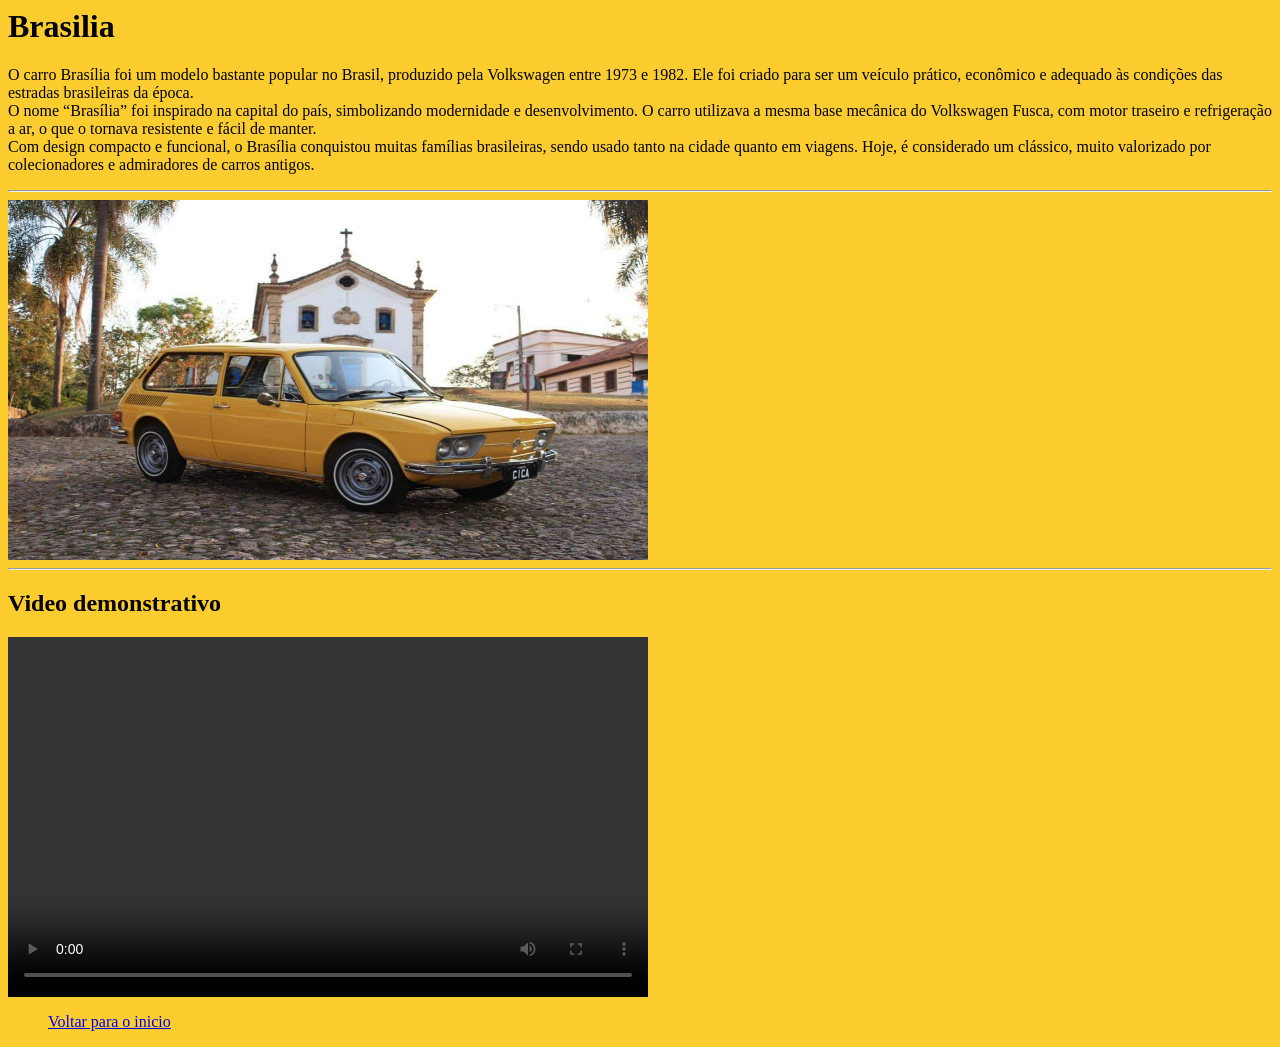
==== paginas/brasilia.html @ 75a8ca0b "Initial commit" ====
<html lang="pt-br">
<head>
    <meta charset="UTF-8">
    <meta name="viewport" content="width=device-width, initial-scale=1.0">
    <title>Brasilia</title>
</head>
<body style="background-color: rgba(253, 195, 5, 0.829);">

    <h1>Brasilia</h1>
    <p>O carro Brasília foi um modelo bastante popular no Brasil, produzido pela Volkswagen entre 1973 e 1982. Ele foi criado para ser um veículo prático, econômico e adequado às condições das estradas brasileiras da época. <br>
        O nome “Brasília” foi inspirado na capital do país, simbolizando modernidade e desenvolvimento. O carro utilizava a mesma base mecânica do Volkswagen Fusca, com motor traseiro e refrigeração a ar, o que o tornava resistente e fácil de manter. <br>
        Com design compacto e funcional, o Brasília conquistou muitas famílias brasileiras, sendo usado tanto na cidade quanto em viagens. Hoje, é considerado um clássico, muito valorizado por colecionadores e admiradores de carros antigos.</p>

        <hr>

            <img src="../imagensCarros/brasilia.jpg" width="640" height="360" alt="">

        <hr>

        <h2>Video demonstrativo</h2>
        
        <video width="640" height="360" controls>
            <source src="../videosCarros/Vendo Brasília 1975 - Laranja Outono - Lutecar Custom Cars (1080p, h264, youtube).mp4" type="video/mp4">
        </video>

        <ul>
            <a href="../index.html">Voltar para o inicio</a>
        </ul>
        
</body>
</html>
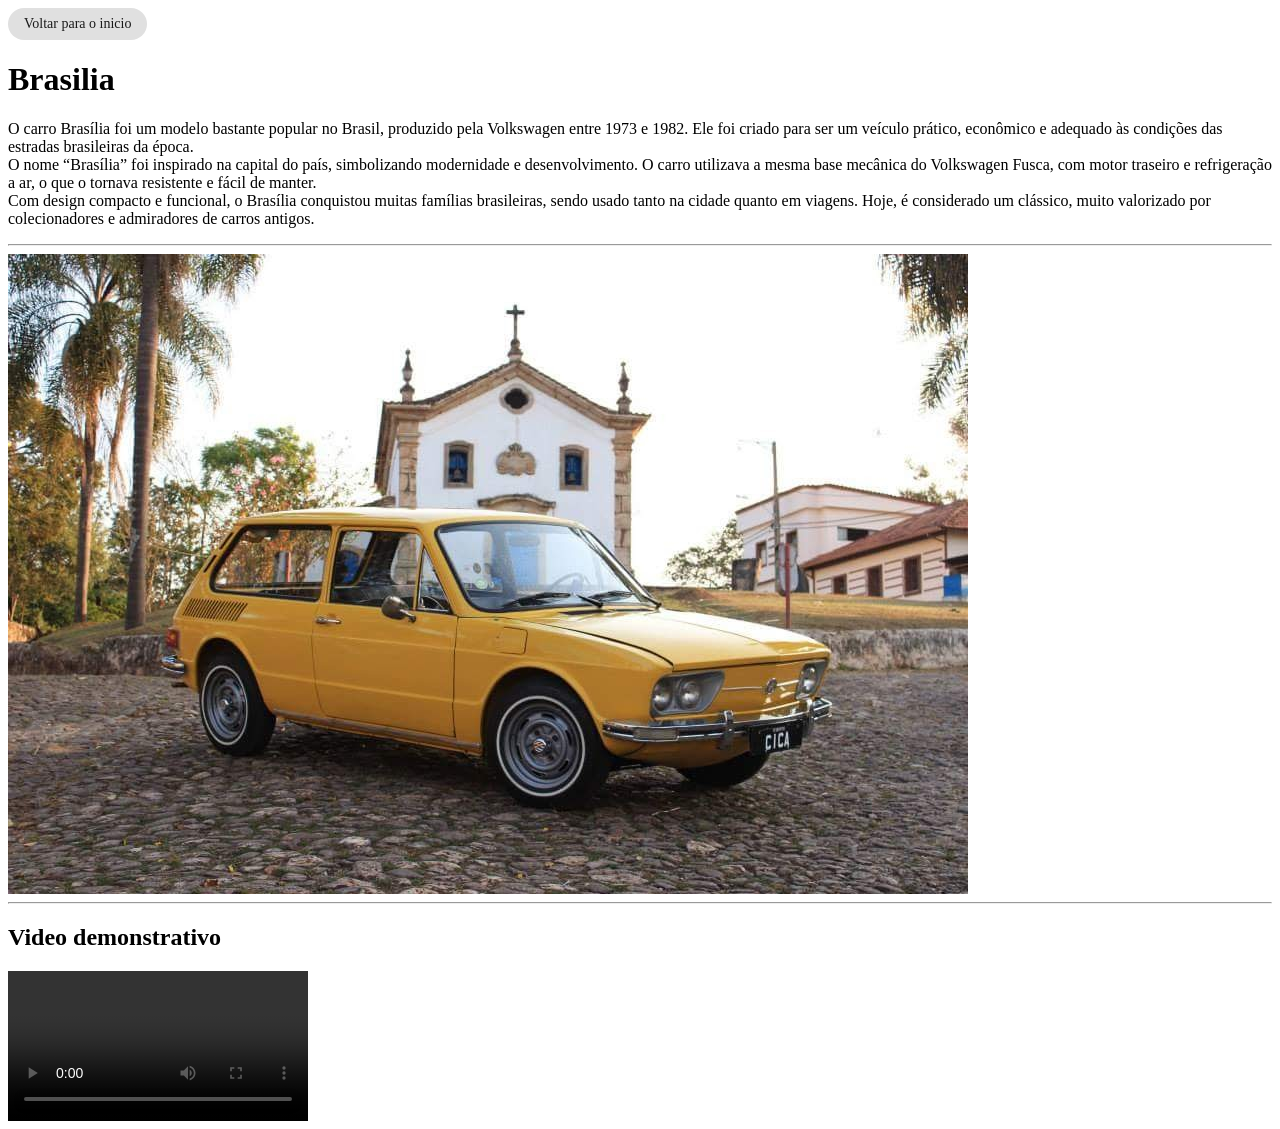
==== commit 455872d8: "Coloquei CSS na página inicial" ====
--- a/paginas/brasilia.html
+++ b/paginas/brasilia.html
@@ -3,8 +3,10 @@
     <meta charset="UTF-8">
     <meta name="viewport" content="width=device-width, initial-scale=1.0">
     <title>Brasilia</title>
+    <link rel="stylesheet" href="../css/carros.css">
 </head>
-<body style="background-color: rgba(253, 195, 5, 0.829);">
+<body>
+     <a href="../index.html"  class="btn-voltar">Voltar para o inicio</a>
 
     <h1>Brasilia</h1>
     <p>O carro Brasília foi um modelo bastante popular no Brasil, produzido pela Volkswagen entre 1973 e 1982. Ele foi criado para ser um veículo prático, econômico e adequado às condições das estradas brasileiras da época. <br>
@@ -13,19 +15,15 @@
 
         <hr>
 
-            <img src="../imagensCarros/brasilia.jpg" width="640" height="360" alt="">
+            <img src="../imagensCarros/brasilia.jpg" alt="">
 
         <hr>
 
         <h2>Video demonstrativo</h2>
         
-        <video width="640" height="360" controls>
+        <video  controls>
             <source src="../videosCarros/Vendo Brasília 1975 - Laranja Outono - Lutecar Custom Cars (1080p, h264, youtube).mp4" type="video/mp4">
         </video>
-
-        <ul>
-            <a href="../index.html">Voltar para o inicio</a>
-        </ul>
-        
+    
 </body>
 </html>
--- a/css/carros.css
+++ b/css/carros.css
@@ -0,0 +1,18 @@
+ /* PÁGINAS DOS CARROS */
+
+/* Botão Voltar */
+.btn-voltar {
+    display: block;
+    width: fit-content;
+    background-color: #e0e0e0;
+    color: #1a1a1a;
+    padding: 8px 16px;
+    border-radius: 20px;
+    text-decoration: none;
+    font-size: 14px;
+}
+
+.btn-voltar:hover {
+    background-color: #999999;
+    color: #ffffff;
+}
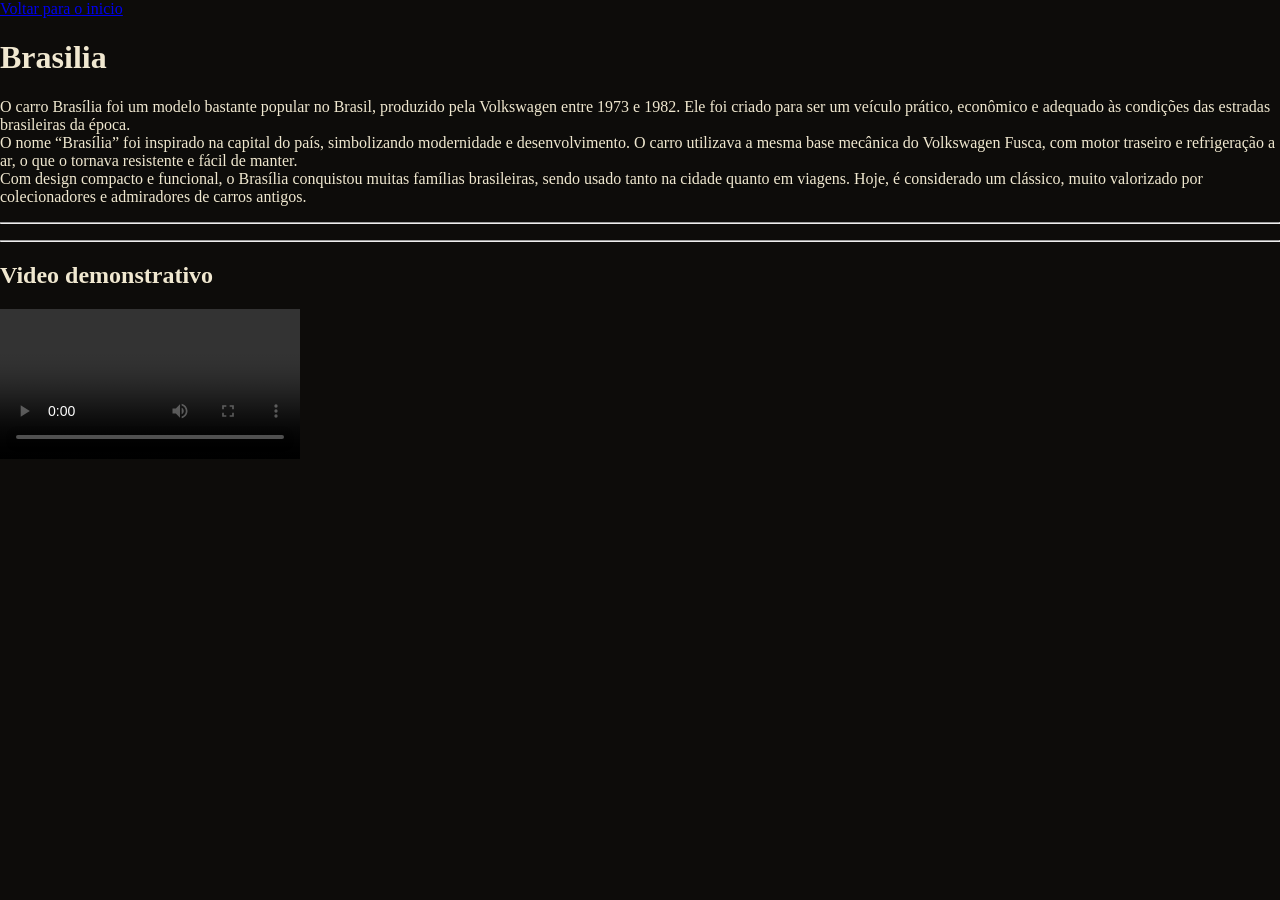
==== commit bd0232d2: "HTML e CSS parcial" ====
--- a/paginas/brasilia.html
+++ b/paginas/brasilia.html
@@ -15,7 +15,7 @@
 
         <hr>
 
-            <img src="../imagensCarros/brasilia.jpg" alt="">
+            <img src="../img/brasilia.jpg" alt="">
 
         <hr>
 
--- a/css/carros.css
+++ b/css/carros.css
@@ -1,18 +1,104 @@
- /* PÁGINAS DOS CARROS */
-
-/* Botão Voltar */
-.btn-voltar {
-    display: block;
-    width: fit-content;
-    background-color: #e0e0e0;
-    color: #1a1a1a;
-    padding: 8px 16px;
-    border-radius: 20px;
-    text-decoration: none;
-    font-size: 14px;
+body {
+    background-color: #0d0c0a;
+    font-family: 'Cormorant Garamond', serif;
+    color: #f0e8d0;
+    margin: 0;
+    padding: 0;
 }
 
-.btn-voltar:hover {
-    background-color: #999999;
-    color: #ffffff;
+nav {
+    display: flex;
+    justify-content: space-between;
+    align-items: center;
+    padding: 20px 60px;
+    position: fixed;
+    top: 0;
+    left: 0;
+    right: 0;
+    z-index: 100;
+}
+
+.btn-nav {
+    display: block;
+    padding: 10px 20px;
+    text-decoration: none;
+    color: #c8a84b;
+    font-size: 11px;
+    letter-spacing: 3px;
+    text-transform: uppercase;
+}
+
+.titulo-nav {
+    font-size: 12px;
+    letter-spacing: 3px;
+    color: #7a7060;
+    text-transform: uppercase;
+}
+.banner {
+    position: relative;
+    height: 100vh;
+}
+
+.banner img {
+    width: 100%;
+    height: 100%;
+    object-fit: cover;
+    display: block;
+}
+
+.banner div {
+    position: absolute;
+    bottom: 60px;
+    left: 60px;
+}
+.banner div p {
+    font-style: italic;
+}
+
+.ficha {
+    display: flex;
+    padding: 40px 60px;
+    border-bottom: 1px solid #2a2620;
+    border-top: 1px solid #2a2620;
+    gap: 20px;
+    margin-top: 0;
+}
+
+.ficha p {
+    margin: 0
+}
+
+.ficha div {
+    display: flex;
+    flex: 1;
+    flex-direction: column;
+    gap: 6px;
+    border-right: 1px solid #2a2620;
+}    
+
+.ficha div:first-child {
+    padding-left: 0;
+}
+
+.ficha div:last-child {
+    border-right: none;
+}
+
+.ficha-label {
+    font-family: 'Space Mono', monospace;
+    font-size: 9px;
+    letter-spacing: 3px;
+    color: #8a6f2e;
+    text-transform: uppercase;
+}
+
+.ficha-valor {
+    font-family: 'Bebas Neue' sans-serif;
+    font-size: 36px;
+    color: #f0e8d0;
+}
+
+.ficha-desc {
+    font-size: 13px;
+    color: #7a7060;
 }
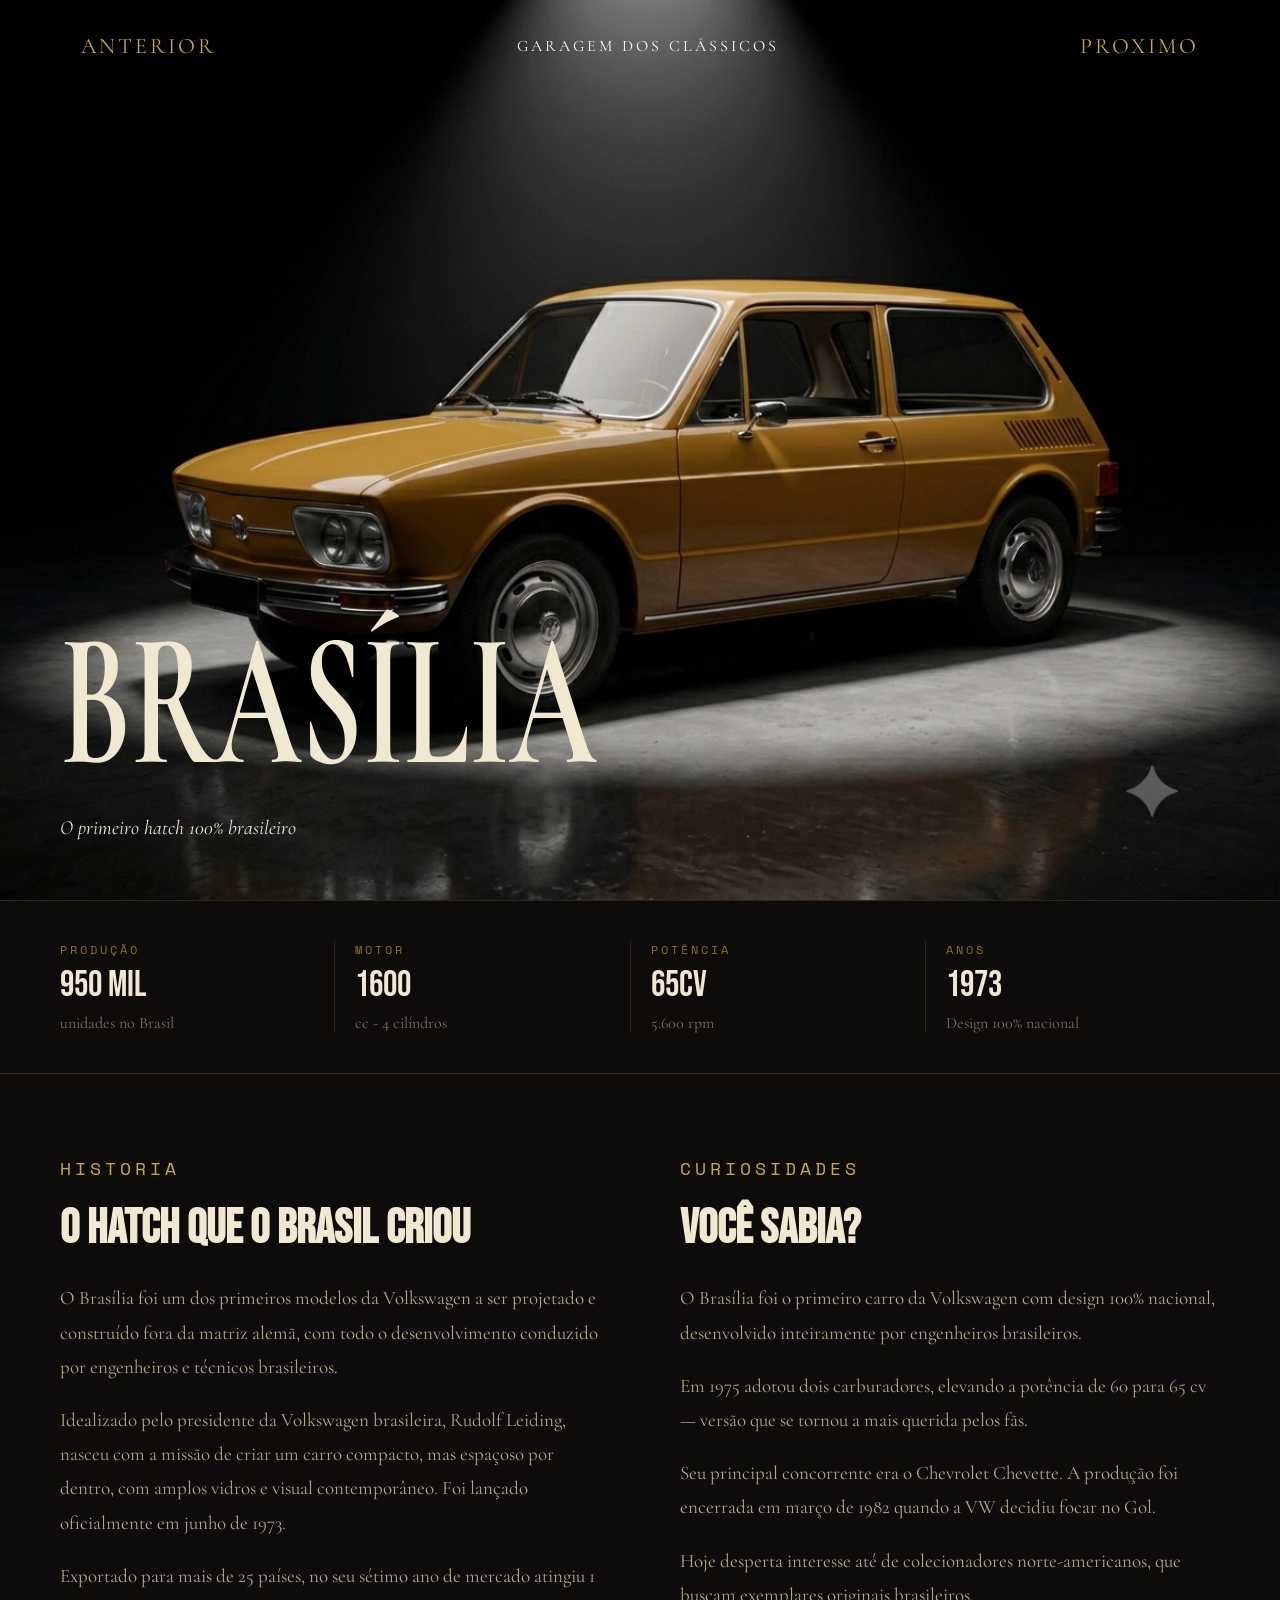
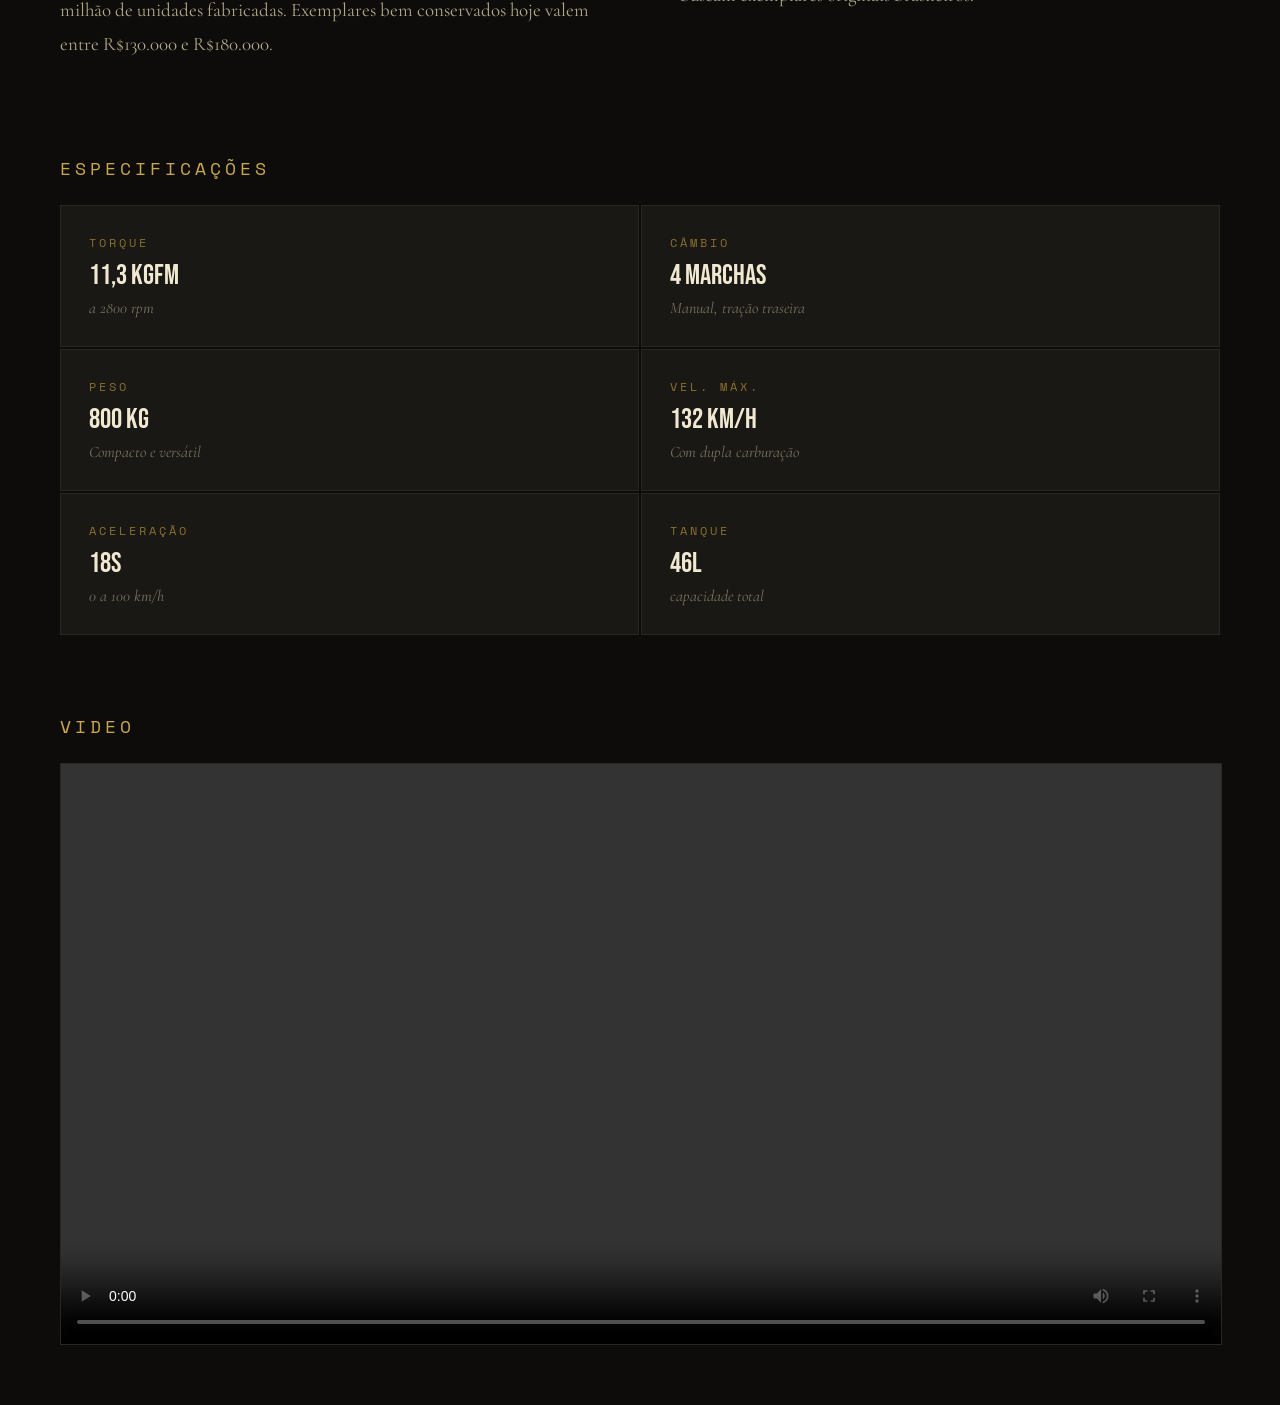
==== commit 4d872a84: "Aplicando CSS" ====
--- a/paginas/brasilia.html
+++ b/paginas/brasilia.html
@@ -2,28 +2,108 @@
 <head>
     <meta charset="UTF-8">
     <meta name="viewport" content="width=device-width, initial-scale=1.0">
-    <title>Brasilia</title>
+    <title>Brasília</title>
     <link rel="stylesheet" href="../css/carros.css">
+    <link rel="preconnect" href="https://fonts.googleapis.com">
+    <link rel="preconnect" href="https://fonts.gstatic.com" crossorigin>
+    <link href="https://fonts.googleapis.com/css2?family=Bebas+Neue&family=Cormorant+Garamond:ital,wght@0,300;0,600;1,300&family=Space+Mono:wght@400;700&display=swap" rel="stylesheet">
 </head>
 <body>
-     <a href="../index.html"  class="btn-voltar">Voltar para o inicio</a>
+    <nav>
+        <a href="../index.html" class="btn-nav">Anterior</a>
+        <p class="titulo-nav">Garagem dos Clássicos</p>
+        <a href="./ferrari.html" class="btn-nav">Proximo</a>
+    </nav>
 
-    <h1>Brasilia</h1>
-    <p>O carro Brasília foi um modelo bastante popular no Brasil, produzido pela Volkswagen entre 1973 e 1982. Ele foi criado para ser um veículo prático, econômico e adequado às condições das estradas brasileiras da época. <br>
-        O nome “Brasília” foi inspirado na capital do país, simbolizando modernidade e desenvolvimento. O carro utilizava a mesma base mecânica do Volkswagen Fusca, com motor traseiro e refrigeração a ar, o que o tornava resistente e fácil de manter. <br>
-        Com design compacto e funcional, o Brasília conquistou muitas famílias brasileiras, sendo usado tanto na cidade quanto em viagens. Hoje, é considerado um clássico, muito valorizado por colecionadores e admiradores de carros antigos.</p>
+    <section class="banner">
+        <img src="../img/Gemini_Generated_Image_euiwnxeuiwnxeuiw.png" alt="">
+        <div>
+            <h1>Brasília</h1>
+            <p>O primeiro hatch 100% brasileiro</p>
+        </div>
+    </section>
 
-        <hr>
+    <section class="ficha">
+        <div>
+            <p class="ficha-label">Produção</p>
+            <p class="ficha-valor">950 MIL</p>
+            <p class="ficha-desc">unidades no Brasil</p>
+        </div>
+        <div>
+            <p class="ficha-label">Motor</p>
+            <p class="ficha-valor">1600</p>
+            <p class="ficha-desc">cc - 4 cilíndros</p>
+        </div>
+        <div>
+            <p class="ficha-label">Potência</p>
+            <p class="ficha-valor">65CV</p>
+            <p class="ficha-desc">5.600 rpm</p>
+        </div>
+        <div>
+            <p class="ficha-label">Anos</p>
+            <p class="ficha-valor">1973</p>
+            <p class="ficha-desc">Design 100% nacional</p>
+        </div>
+    </section>
 
-            <img src="../img/brasilia.jpg" alt="">
+    <section class="info">
+        <div class="historia">
+            <p>Historia</p>
+            <h2>O Hatch que o Brasil criou</h2>
+            <p>O Brasília foi um dos primeiros modelos da Volkswagen a ser projetado e construído fora da matriz alemã, com todo o desenvolvimento conduzido por engenheiros e técnicos brasileiros.</p>
+            <p>Idealizado pelo presidente da Volkswagen brasileira, Rudolf Leiding, nasceu com a missão de criar um carro compacto, mas espaçoso por dentro, com amplos vidros e visual contemporâneo. Foi lançado oficialmente em junho de 1973.</p>
+            <p>Exportado para mais de 25 países, no seu sétimo ano de mercado atingiu 1 milhão de unidades fabricadas. Exemplares bem conservados hoje valem entre R$130.000 e R$180.000.</p>
+        </div>
+        <div class="curiosidades">
+            <p>Curiosidades</p>
+            <h2>Você Sabia?</h2>
+            <p>O Brasília foi o primeiro carro da Volkswagen com design 100% nacional, desenvolvido inteiramente por engenheiros brasileiros.</p>
+            <p>Em 1975 adotou dois carburadores, elevando a potência de 60 para 65 cv — versão que se tornou a mais querida pelos fãs.</p>
+            <p>Seu principal concorrente era o Chevrolet Chevette. A produção foi encerrada em março de 1982 quando a VW decidiu focar no Gol.</p>
+            <p>Hoje desperta interesse até de colecionadores norte-americanos, que buscam exemplares originais brasileiros.</p>
+        </div>
+    </section>
 
-        <hr>
+    <section class="especificacoes">
+        <p>Especificações</p>
+        <div class="grade">
+            <div>
+                <p>Torque</p>
+                <p>11,3 KGFM</p>
+                <p>a 2800 rpm</p>
+            </div>
+            <div>
+                <p>Câmbio</p>
+                <p>4 MARCHAS</p>
+                <p>Manual, tração traseira</p>
+            </div>
+            <div>
+                <p>Peso</p>
+                <p>800 KG</p>
+                <p>Compacto e versátil</p>
+            </div>
+            <div>
+                <p>Vel. Máx.</p>
+                <p>132 KM/H</p>
+                <p>Com dupla carburação</p>
+            </div>
+            <div>
+                <p>Aceleração</p>
+                <p>18s</p>
+                <p>0 a 100 km/h</p>
+            </div>
+            <div>
+                <p>Tanque</p>
+                <p>46L</p>
+                <p>capacidade total</p>
+            </div>
+        </div>
+    </section>
 
-        <h2>Video demonstrativo</h2>
-        
-        <video  controls>
-            <source src="../videosCarros/Vendo Brasília 1975 - Laranja Outono - Lutecar Custom Cars (1080p, h264, youtube).mp4" type="video/mp4">
-        </video>
-    
+    <section class="video">
+        <p>Video</p>
+        <video controls src="../video/Vendo Brasília 1975 - Laranja Outono - Lutecar Custom Cars (1080p, h264, youtube).mp4" type="video/mp4"></video>
+    </section>
+
 </body>
 </html>
--- a/css/carros.css
+++ b/css/carros.css
@@ -23,17 +23,25 @@
     padding: 10px 20px;
     text-decoration: none;
     color: #c8a84b;
-    font-size: 11px;
-    letter-spacing: 3px;
-    text-transform: uppercase;
-}
-
+    font-size: 22px;
+    letter-spacing: 3px;
+    text-transform: uppercase;
+    border: 1px solid transparent;
+    transition: border-color 0.3s ease, background 0.3s ease, letter-spacing 0.3s ease ;
+}
+
+.btn-nav:hover {
+    border-color: #c8a84b;
+    background: rgba(200, 168, 75, 0.08);
+    letter-spacing: 5px;
+}
 .titulo-nav {
-    font-size: 12px;
-    letter-spacing: 3px;
-    color: #7a7060;
-    text-transform: uppercase;
-}
+    font-size: 16px;
+    letter-spacing: 3px;
+    color: #ffffff;
+    text-transform: uppercase;
+}
+
 .banner {
     position: relative;
     height: 100vh;
@@ -51,8 +59,21 @@
     bottom: 60px;
     left: 60px;
 }
-.banner div p {
+
+.banner p {
     font-style: italic;
+    margin: 0;
+    font-size: 20px;
+
+}
+
+.banner h1 {
+    font-size: 120px;
+    text-transform: uppercase;
+    margin: 0;
+    transform: scaleY(1.6);
+    transform-origin: bottom;
+
 }
 
 .ficha {
@@ -61,11 +82,10 @@
     border-bottom: 1px solid #2a2620;
     border-top: 1px solid #2a2620;
     gap: 20px;
-    margin-top: 0;
 }
 
 .ficha p {
-    margin: 0
+    margin: 0;
 }
 
 .ficha div {
@@ -74,10 +94,6 @@
     flex-direction: column;
     gap: 6px;
     border-right: 1px solid #2a2620;
-}    
-
-.ficha div:first-child {
-    padding-left: 0;
 }
 
 .ficha div:last-child {
@@ -86,19 +102,138 @@
 
 .ficha-label {
     font-family: 'Space Mono', monospace;
-    font-size: 9px;
+    font-size: 12px;
     letter-spacing: 3px;
     color: #8a6f2e;
     text-transform: uppercase;
 }
 
 .ficha-valor {
-    font-family: 'Bebas Neue' sans-serif;
+    font-family: 'Bebas Neue', sans-serif;
     font-size: 36px;
     color: #f0e8d0;
 }
 
 .ficha-desc {
-    font-size: 13px;
+    font-size: 16px;
     color: #7a7060;
-}+}
+
+.info {
+    display: flex;
+    gap: 80px;
+    padding: 60px;
+}
+
+.historia {
+    flex: 1;
+}
+
+.curiosidades {
+    flex: 1;
+}
+
+.info h2 {
+    font-family: 'Bebas Neue', sans-serif;
+    font-size: 48px;
+    color: #f0e8d0;
+    margin: 12px 0 24px;
+}
+
+.info p {
+    font-size: 19px;
+    line-height: 1.8;
+    color: #b0a888;
+    margin-bottom: 16px;
+}
+
+.info > div > p:first-child {
+    font-family: 'Space Mono', monospace;
+    font-size: 18px;
+    letter-spacing: 4px;
+    color: #c8a84b;
+    text-transform: uppercase;
+}
+
+blockquote {
+    border-left: 3px solid #c8a84b;
+    padding: 16px 24px;
+    margin: 24px 0;
+    background: rgba(200, 168, 75, 0.04);
+}
+
+blockquote p {
+    font-style: italic;
+    font-size: 20px;
+    color: #f0e8d0;
+}
+
+.especificacoes {
+    padding: 0 60px 60px;
+}
+
+.especificacoes > p {
+    font-family: 'Space Mono', monospace;
+    font-size: 18px;
+    letter-spacing: 4px;
+    color: #c8a84b;
+    text-transform: uppercase;
+    margin-bottom: 24px;
+}
+
+.grade {
+    display: flex;
+    flex-wrap: wrap;
+    gap: 2px;
+}
+
+.grade div {
+    flex: 1 1 30%;
+    background: #1a1814;
+    border: 1px solid #2a2620;
+    padding: 28px;
+}
+
+.grade div p {
+    margin: 0;
+}
+
+.grade div p:first-child {
+    font-family: 'Space Mono', monospace;
+    font-size: 12px;
+    letter-spacing: 3px;
+    color: #8a6f2e;
+    text-transform: uppercase;
+    margin-bottom: 8px;
+}
+
+.grade div p:nth-child(2) {
+    font-family: 'Bebas Neue', sans-serif;
+    font-size: 28px;
+    color: #f0e8d0;
+}
+
+.grade div p:last-child {
+    font-size: 16px;
+    color: #7a7060;
+    margin-top: 6px;
+    font-style: italic;
+}
+
+.video {
+    padding: 0 60px 60px;
+}
+
+.video > p {
+    font-family: 'Space Mono', monospace;
+    font-size: 18px;
+    letter-spacing: 4px;
+    color: #c8a84b;
+    text-transform: uppercase;
+    margin-bottom: 24px;
+}
+
+.video video {
+    width: 100%;
+    border: 1px solid #2a2620;
+}
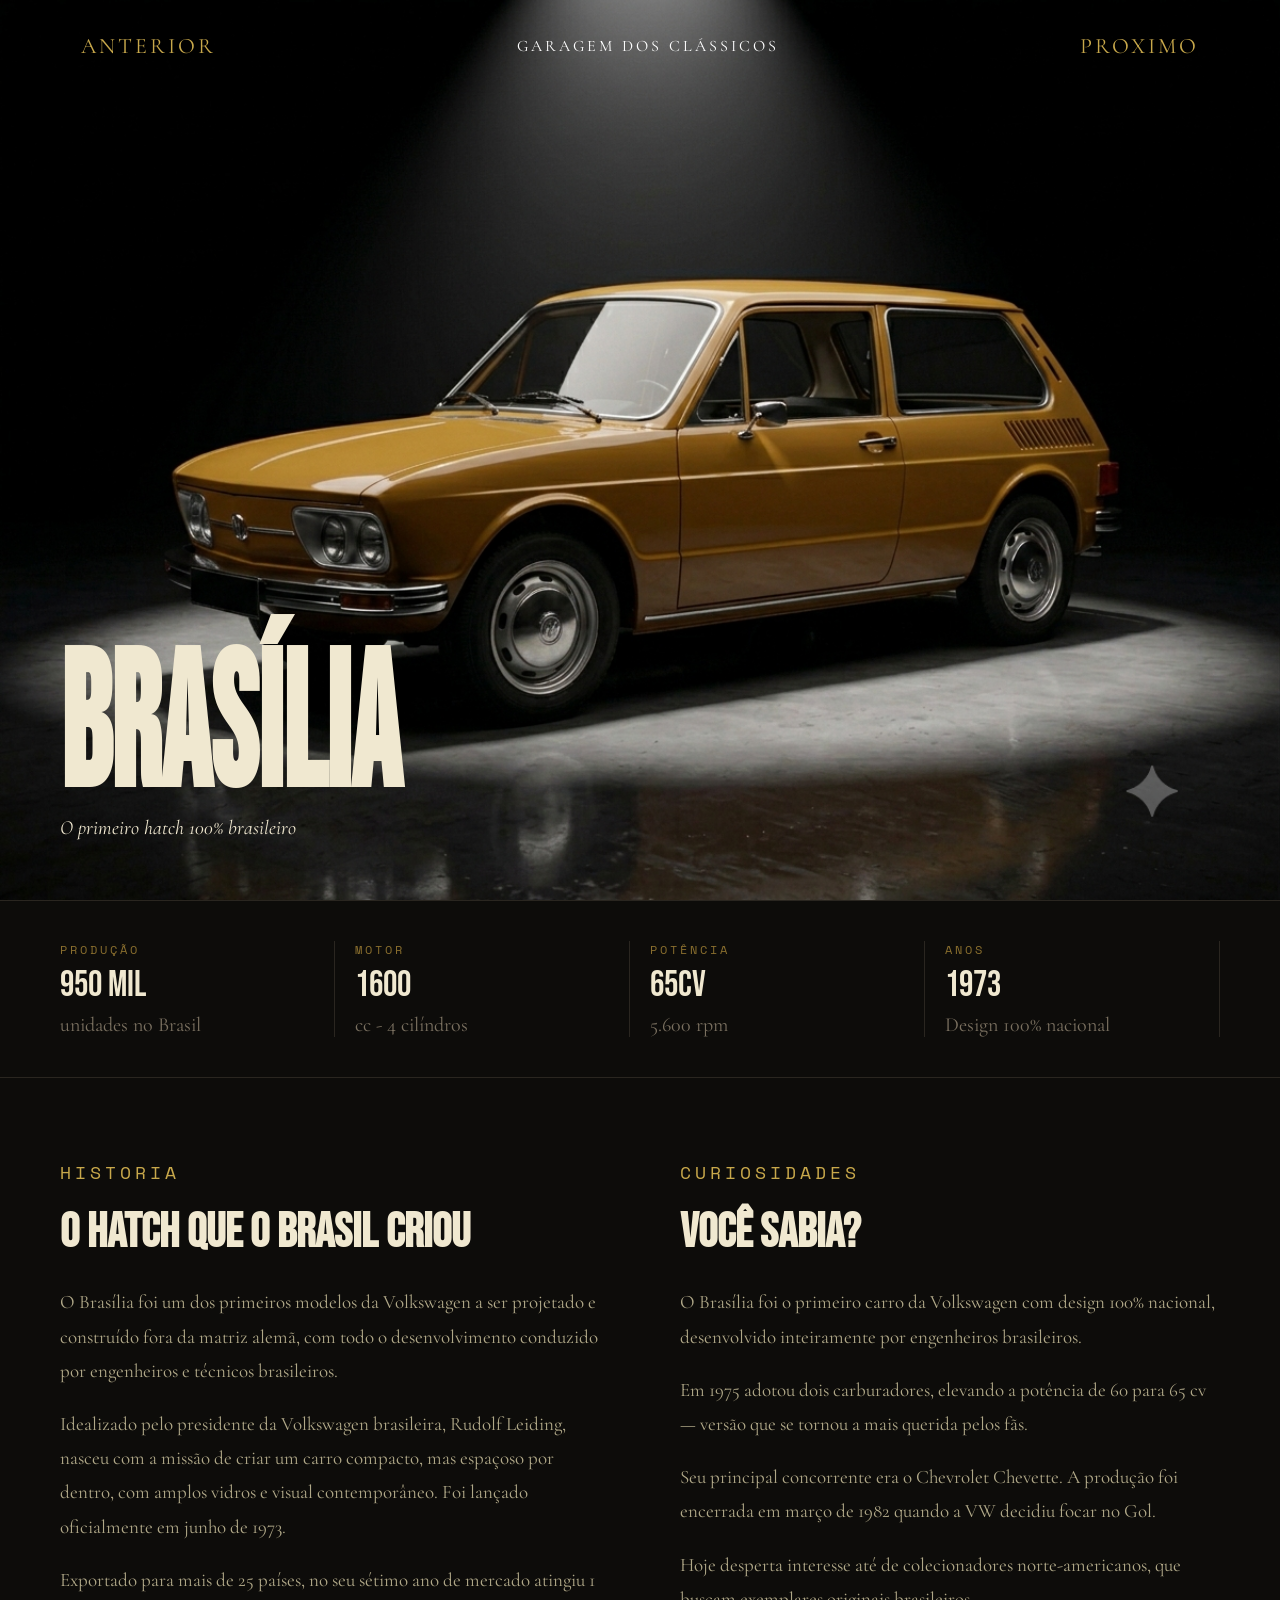
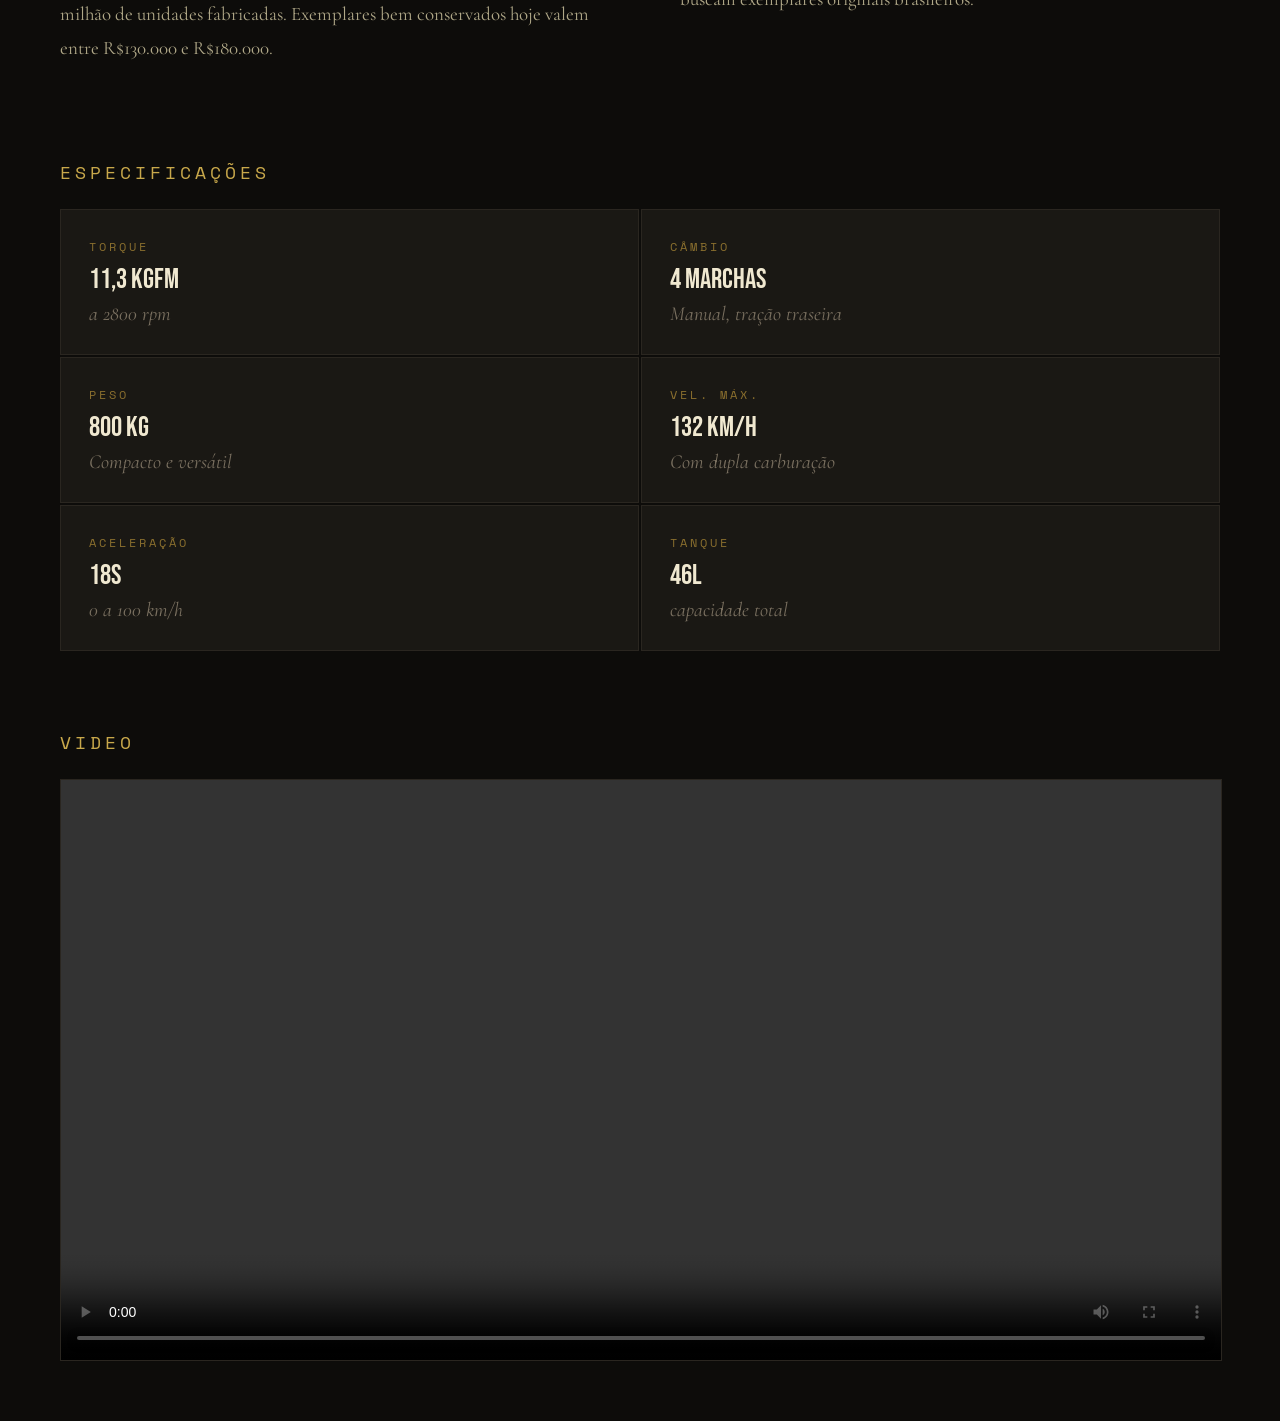
==== commit 1b64fbef: "Refatorar CSS em componentes e ajustes no CSS" ====
--- a/paginas/brasilia.html
+++ b/paginas/brasilia.html
@@ -2,13 +2,19 @@
 <head>
     <meta charset="UTF-8">
     <meta name="viewport" content="width=device-width, initial-scale=1.0">
-    <title>Brasília</title>
-    <link rel="stylesheet" href="../css/carros.css">
+    <title>GARAGEM DOS CLÁSSICOS</title>
+    <link rel="stylesheet" href="../css/global.css">
+    <link rel="stylesheet" href="../css/nav.css">
+    <link rel="stylesheet" href="../css/banner.css">
+    <link rel="stylesheet" href="../css/ficha.css">
+    <link rel="stylesheet" href="../css/info.css">
+    <link rel="stylesheet" href="../css/especificacoes.css">
+    <link rel="stylesheet" href="../css/video.css">
     <link rel="preconnect" href="https://fonts.googleapis.com">
     <link rel="preconnect" href="https://fonts.gstatic.com" crossorigin>
     <link href="https://fonts.googleapis.com/css2?family=Bebas+Neue&family=Cormorant+Garamond:ital,wght@0,300;0,600;1,300&family=Space+Mono:wght@400;700&display=swap" rel="stylesheet">
 </head>
-<body>
+<body class="pagina-carro">
     <nav>
         <a href="../index.html" class="btn-nav">Anterior</a>
         <p class="titulo-nav">Garagem dos Clássicos</p>
@@ -16,7 +22,7 @@
     </nav>
 
     <section class="banner">
-        <img src="../img/Gemini_Generated_Image_euiwnxeuiwnxeuiw.png" alt="">
+        <img src="../img/brasilia2.png" alt="">
         <div>
             <h1>Brasília</h1>
             <p>O primeiro hatch 100% brasileiro</p>
@@ -102,7 +108,7 @@
 
     <section class="video">
         <p>Video</p>
-        <video controls src="../video/Vendo Brasília 1975 - Laranja Outono - Lutecar Custom Cars (1080p, h264, youtube).mp4" type="video/mp4"></video>
+        <video controls src="../video/brasilia.mp4" type="video/mp4"></video>
     </section>
 
 </body>
--- a/css/global.css
+++ b/css/global.css
@@ -0,0 +1,28 @@
+
+body {
+    background-color: #0d0c0a;
+    font-family: 'Cormorant Garamond', serif;
+    color: #f0e8d0;
+    margin: 0;
+}
+
+.pagina-index {
+    padding: 48px;
+}
+
+.pagina-carro {
+    padding: 0;
+}
+
+h1 {
+    font-family: 'Bebas Neue', sans-serif;
+    font-size: 120px;
+    line-height: 0.9;
+    letter-spacing: 2px;
+    color: #f0e8d0;
+}
+
+h1 span {
+    color: #c8a84b;
+}
+
--- a/css/nav.css
+++ b/css/nav.css
@@ -0,0 +1,37 @@
+
+nav {
+    display: flex;
+    justify-content: space-between;
+    align-items: center;
+    padding: 20px 60px;
+    position: fixed;
+    top: 0;
+    left: 0;
+    right: 0;
+    z-index: 100;
+}
+
+.btn-nav {
+    display: block;
+    padding: 10px 20px;
+    text-decoration: none;
+    color: #c8a84b;
+    font-size: 22px;
+    letter-spacing: 3px;
+    text-transform: uppercase;
+    border: 1px solid transparent;
+    transition: border-color 0.3s ease, background 0.3s ease, letter-spacing 0.3s ease;
+}
+
+.btn-nav:hover {
+    border-color: #c8a84b;
+    background: rgba(200, 168, 75, 0.08);
+    letter-spacing: 5px;
+}
+
+.titulo-nav {
+    font-size: 16px;
+    letter-spacing: 3px;
+    color: #ffffff;
+    text-transform: uppercase;
+}
--- a/css/banner.css
+++ b/css/banner.css
@@ -0,0 +1,32 @@
+
+.banner {
+    position: relative;
+    height: 100vh;
+}
+
+.banner img {
+    width: 100%;
+    height: 100%;
+    object-fit: cover;
+    display: block;
+}
+
+.banner div {
+    position: absolute;
+    bottom: 60px;
+    left: 60px;
+}
+
+.banner p {
+    font-style: italic;
+    margin: 0;
+    font-size: 20px;
+}
+
+.banner h1 {
+    font-size: 120px;
+    text-transform: uppercase;
+    margin: 0;
+    transform: scaleY(1.6);
+    transform-origin: bottom;
+}
--- a/css/ficha.css
+++ b/css/ficha.css
@@ -0,0 +1,39 @@
+
+.ficha {
+    display: flex;
+    padding: 40px 60px;
+    border-bottom: 1px solid #2a2620;
+    border-top: 1px solid #2a2620;
+    gap: 20px;
+}
+
+.ficha p {
+    margin: 0;
+}
+
+.ficha div {
+    display: flex;
+    flex: 1;
+    flex-direction: column;
+    gap: 6px;
+    border-right: 1px solid #2a2620;
+}
+
+.ficha-label {
+    font-family: 'Space Mono', monospace;
+    font-size: 12px;
+    letter-spacing: 3px;
+    color: #8a6f2e;
+    text-transform: uppercase;
+}
+
+.ficha-valor {
+    font-family: 'Bebas Neue', sans-serif;
+    font-size: 36px;
+    color: #f0e8d0;
+}
+
+.ficha-desc {
+    font-size: 20px;
+    color: #7a7060;
+}
--- a/css/info.css
+++ b/css/info.css
@@ -0,0 +1,49 @@
+
+.info {
+    display: flex;
+    gap: 80px;
+    padding: 60px;
+}
+
+.historia {
+    flex: 1;
+}
+
+.curiosidades {
+    flex: 1;
+}
+
+.info h2 {
+    font-family: 'Bebas Neue', sans-serif;
+    font-size: 48px;
+    color: #f0e8d0;
+    margin: 12px 0 24px;
+}
+
+.info p {
+    font-size: 19px;
+    line-height: 1.8;
+    color: #b0a888;
+    margin-bottom: 16px;
+}
+
+.info div p:first-child:not(blockquote p) {
+    font-family: 'Space Mono', monospace;
+    font-size: 18px;
+    letter-spacing: 4px;
+    color: #c8a84b;
+    text-transform: uppercase;
+}
+
+blockquote {
+    border-left: 3px solid #c8a84b;
+    padding: 16px 24px;
+    margin: 24px 0;
+    background: rgba(200, 168, 75, 0.04);
+}
+
+blockquote p {
+    font-style: italic;
+    font-size: 20px;
+    color: #f0e8d0;
+}
--- a/css/especificacoes.css
+++ b/css/especificacoes.css
@@ -0,0 +1,52 @@
+
+.especificacoes {
+    padding: 0 60px 60px;
+}
+
+.especificacoes > p {
+    font-family: 'Space Mono', monospace;
+    font-size: 18px;
+    letter-spacing: 4px;
+    color: #c8a84b;
+    text-transform: uppercase;
+    margin-bottom: 24px;
+}
+
+.grade {
+    display: flex;
+    flex-wrap: wrap;
+    gap: 2px;
+}
+
+.grade div {
+    flex: 1 1 30%;
+    background: #1a1814;
+    border: 1px solid #2a2620;
+    padding: 28px;
+}
+
+.grade div p {
+    margin: 0;
+}
+
+.grade div p:first-child {
+    font-family: 'Space Mono', monospace;
+    font-size: 12px;
+    letter-spacing: 3px;
+    color: #8a6f2e;
+    text-transform: uppercase;
+    margin-bottom: 8px;
+}
+
+.grade div p:nth-child(2) {
+    font-family: 'Bebas Neue', sans-serif;
+    font-size: 28px;
+    color: #f0e8d0;
+}
+
+.grade div p:last-child {
+    font-size: 20px;
+    color: #7a7060;
+    margin-top: 6px;
+    font-style: italic;
+}
--- a/css/video.css
+++ b/css/video.css
@@ -0,0 +1,18 @@
+
+.video {
+    padding: 0 60px 60px;
+}
+
+.video p {
+    font-family: 'Space Mono', monospace;
+    font-size: 18px;
+    letter-spacing: 4px;
+    color: #c8a84b;
+    text-transform: uppercase;
+    margin-bottom: 24px;
+}
+
+.video video {
+    width: 100%;
+    border: 1px solid #2a2620;
+}
